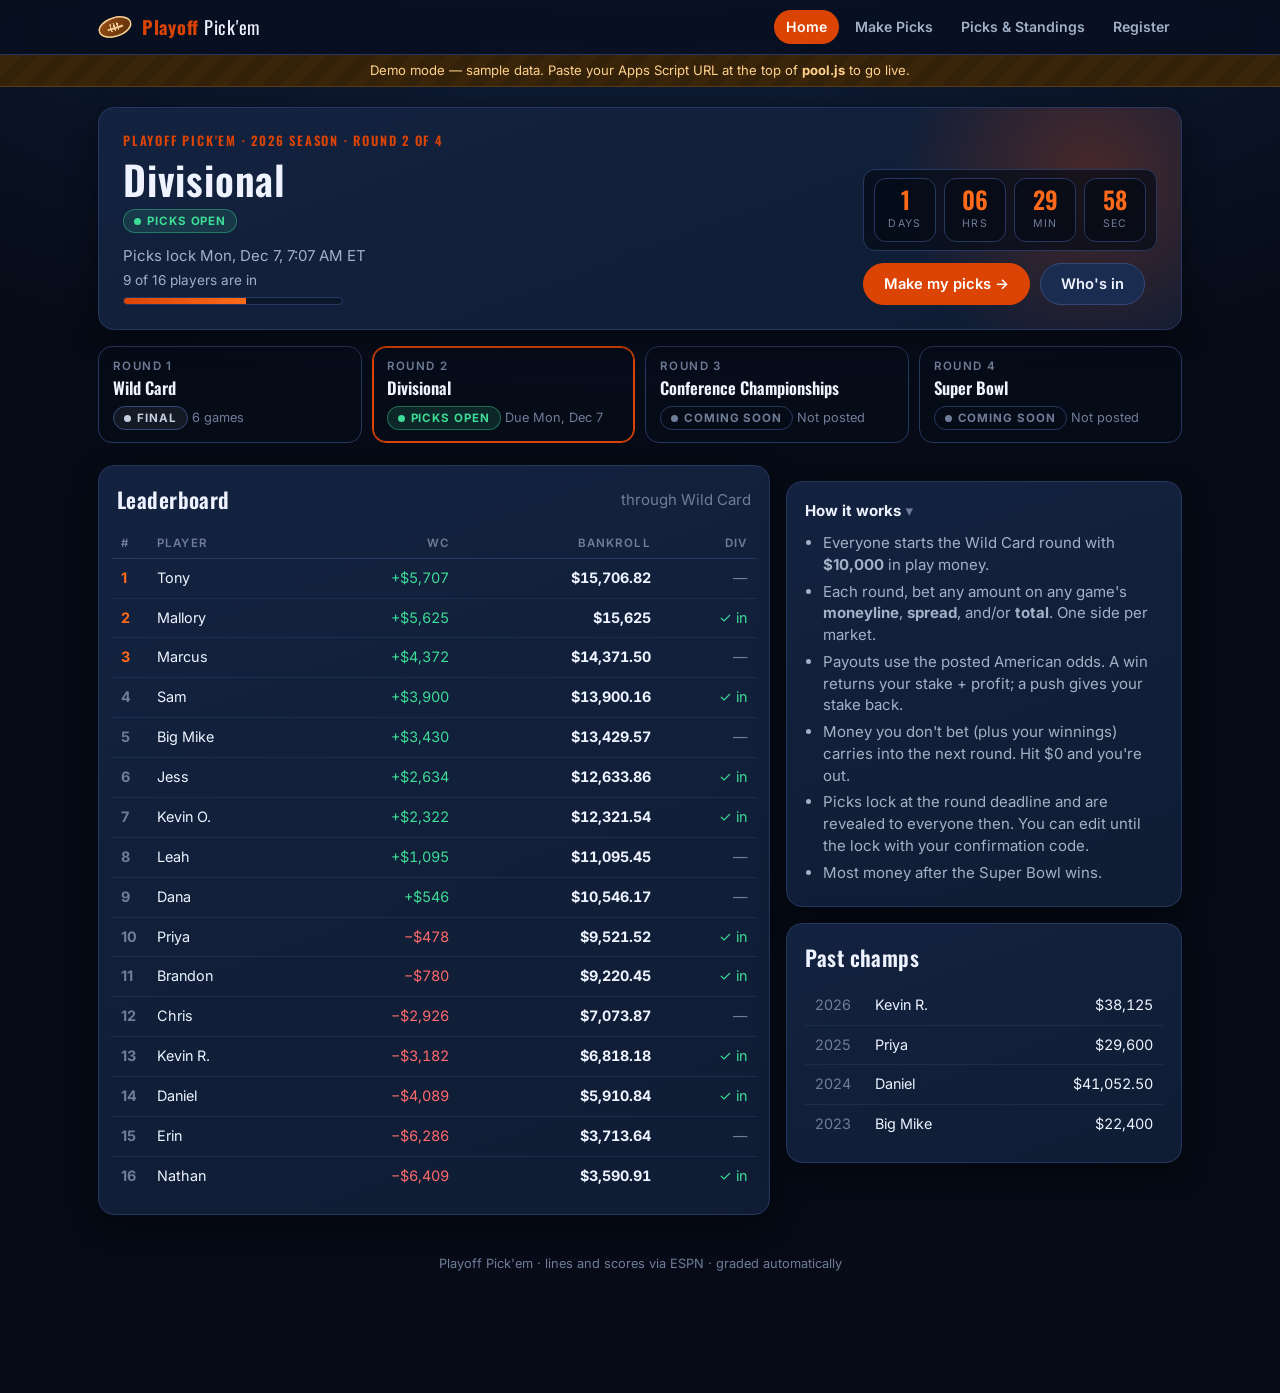
==== index.html @ 81594004 "Overhaul: single-page-per-function site backed by Apps Script Replace per-round pages with index/pic" ====
<!DOCTYPE html>
<html lang="en">
<head>
<meta charset="utf-8"/>
<meta name="viewport" content="width=device-width, initial-scale=1"/>
<title>Playoff Pick'em</title>
<link rel="stylesheet" href="pool.css"/>
</head>
<body>
<main class="wrap">
  <section class="card hero" id="hero"><div class="skeleton" style="margin:0"></div></section>
  <div class="timeline" id="timeline"></div>

  <div class="grid2" style="margin-top:22px">
    <section class="card">
      <div class="cardHead">
        <h2>Leaderboard</h2>
        <span class="dim" id="lbNote"></span>
      </div>
      <div class="tblWrap"><table class="tbl" id="lb"><tbody><tr><td class="dim">Loading…</td></tr></tbody></table></div>
    </section>

    <div class="stack">
      <section class="card hidden" id="regCard"></section>
      <section class="card">
        <details class="rules" open>
          <summary>How it works</summary>
          <ul id="rules"></ul>
        </details>
      </section>
      <section class="card">
        <div class="cardHead"><h2>Past champs</h2></div>
        <table class="tbl" id="hist"><tbody></tbody></table>
      </section>
    </div>
  </div>
  <footer class="foot">Playoff Pick'em · lines and scores via ESPN · graded automatically</footer>
</main>

<script src="demo-data.js"></script>
<script src="pool.js"></script>
<script>
Pool.nav('home');
const { money, esc, et, badge } = Pool;

async function load() {
  let s;
  try { s = await Pool.get('state'); }
  catch (e) { document.getElementById('hero').innerHTML = `<div class="note err">Couldn't load the pool: ${esc(e.message)}</div>`; return; }

  const cur = s.rounds.find(r => r.key === s.current) || s.rounds[0];
  const idx = s.rounds.indexOf(cur);
  const nextUp = s.rounds.find(r => r.status === 'upcoming');
  const players = s.leaderboard.length;
  const pct = players ? Math.round(cur.submitted / players * 100) : 0;

  /* --- hero --- */
  let body, cta = '';
  if (cur.status === 'open') {
    body = `<p class="muted" style="margin:0 0 4px">Picks lock ${esc(et(cur.deadline))}</p>
      <div class="muted" style="font-size:.85rem">${cur.submitted} of ${players} players are in</div><div class="meter"><i style="width:${pct}%"></i></div>`;
    cta = `<div class="countdown" data-countdown="${cur.deadline}"></div>
      <div class="btnRow" style="margin-top:12px"><a class="btn primary" href="picks.html?r=${cur.key}">Make my picks →</a>
      <a class="btn" href="board.html?r=${cur.key}">Who's in</a></div>`;
  } else if (cur.status === 'locked') {
    body = `<p class="muted" style="margin:0">Picks are locked and revealed. Scores update automatically.</p>`;
    cta = `<div class="btnRow"><a class="btn primary" href="board.html?r=${cur.key}">Watch it live →</a></div>`;
  } else if (cur.status === 'final') {
    const done = idx === s.rounds.length - 1;
    body = done && s.leaderboard[0]
      ? `<p style="margin:0;font-size:1.1rem">🏆 <b>${esc(s.leaderboard[0].name)}</b> wins it with <b>${money(s.leaderboard[0].worth)}</b>.</p>`
      : `<p class="muted" style="margin:0">${esc(cur.name)} is in the books.${nextUp ? ` ${esc(nextUp.name)} lines are coming soon.` : ''}</p>`;
    cta = `<div class="btnRow"><a class="btn primary" href="board.html?r=${cur.key}">See results →</a></div>`;
  } else {
    body = `<p class="muted" style="margin:0">Lines for ${esc(cur.name)} haven't been posted yet. ${s.registration.open ? 'Get registered so you get the email when they drop.' : ''}</p>`;
    cta = s.registration.open ? `<div class="btnRow"><a class="btn primary" href="register.html">Register →</a></div>` : '';
  }
  document.getElementById('hero').innerHTML = `<div class="heroRow">
      <div><div class="kicker">${esc(s.pool.name)} · ${s.pool.season} season · Round ${idx + 1} of ${s.rounds.length}</div>
        <h1>${esc(cur.name)}</h1><div style="margin-bottom:12px">${badge(cur.status)}</div>${body}</div>
      <div>${cta}</div></div>`;

  /* --- timeline --- */
  document.getElementById('timeline').innerHTML = s.rounds.map((r, i) => {
    const sub = r.status === 'upcoming' ? 'Not posted' : r.status === 'open' ? 'Due ' + et(r.deadline, { hour: undefined, minute: undefined }).replace(' ET', '')
      : r.games + ' games';
    const href = r.status === 'open' ? `picks.html?r=${r.key}` : `board.html?r=${r.key}`;
    return `<a class="tl ${r.key === cur.key ? 'cur' : ''}" href="${href}"><div class="n">Round ${i + 1}</div>
      <div class="t">${esc(r.name)}</div>${Pool.badge(r.status)} <span class="dim" style="font-size:.8rem">${esc(sub)}</span></a>`;
  }).join('');

  /* --- leaderboard --- */
  const revealed = s.rounds.filter(r => r.status === 'locked' || r.status === 'final');
  const last = revealed[revealed.length - 1];
  const openR = s.rounds.find(r => r.status === 'open');
  const me = Pool.remember('name');
  document.getElementById('lbNote').textContent = last ? `through ${last.name}${last.status === 'locked' ? ' (live)' : ''}` : `everyone starts with ${money(s.pool.startingBankroll)}`;
  const lb = s.leaderboard;
  document.getElementById('lb').innerHTML = !lb.length ? '<tbody><tr><td class="dim">No players yet.</td></tr></tbody>' :
    `<thead><tr><th>#</th><th>Player</th>${revealed.map(r => `<th class="r hideSm">${r.key}</th>`).join('')}<th class="r">Bankroll</th>${openR ? `<th class="r">${openR.key}</th>` : ''}</tr></thead><tbody>` +
    lb.map(p => `<tr class="${p.alive ? '' : 'out'} ${me && me === p.name ? 'me' : ''}">
      <td class="rank ${p.rank <= 3 ? 'top' : ''}">${p.rank}</td>
      <td>${esc(p.name)}${p.alive ? '' : ' <span class="dim">· busted</span>'}</td>
      ${revealed.map(r => { const d = p.byRound[r.key]?.delta || 0; return `<td class="r num hideSm ${d > 0 ? 'up' : d < 0 ? 'down' : 'dim'}">${d ? money(d, { sign: 1, round: 1 }) : '—'}</td>`; }).join('')}
      <td class="r num"><b>${money(p.worth)}</b>${p.pending ? `<div class="dim" style="font-size:.72rem">${money(p.pending)} riding</div>` : ''}</td>
      ${openR ? `<td class="r">${p.submittedOpen ? '<span class="up">✓ in</span>' : p.alive ? '<span class="dim">—</span>' : ''}</td>` : ''}
    </tr>`).join('') + '</tbody>';

  /* --- register card --- */
  if (s.registration.open) {
    const rc = document.getElementById('regCard');
    rc.classList.remove('hidden');
    rc.innerHTML = `<div class="kicker">Registration open</div><h2 style="margin:4px 0 6px">Get in the pool</h2>
      <p class="muted" style="margin:0 0 12px">${s.registration.count} registered${s.registration.deadline ? ` · closes ${esc(et(s.registration.deadline))}` : ''}${s.pool.entryFee ? ` · ${money(s.pool.entryFee)} entry` : ''}</p>
      <a class="btn primary" href="register.html">Register →</a>`;
  }

  /* --- rules --- */
  document.getElementById('rules').innerHTML = [
    `Everyone starts the Wild Card round with <b>${money(s.pool.startingBankroll)}</b> in play money.`,
    `Each round, bet any amount on any game's <b>moneyline</b>, <b>spread</b>, and/or <b>total</b>. One side per market.`,
    `Payouts use the posted American odds. A win returns your stake + profit; a push gives your stake back.`,
    `Money you don't bet (plus your winnings) carries into the next round. Hit $0 and you're out.`,
    `Picks lock at the round deadline and are revealed to everyone then. You can edit until the lock with your confirmation code.`,
    `Most money after the Super Bowl wins.`
  ].map(x => `<li>${x}</li>`).join('');

  /* --- history --- */
  const h = (s.history || []).slice().sort((a, b) => (+b.year || 0) - (+a.year || 0));
  document.getElementById('hist').innerHTML = h.length ? '<tbody>' + h.map(x => `<tr><td class="dim" style="width:60px">${esc(x.year)}</td>
    <td>${esc(x.champ)}</td><td class="r num">${typeof x.wonWith === 'number' ? money(x.wonWith) : esc(x.wonWith)}</td></tr>`).join('') + '</tbody>'
    : '<tbody><tr><td class="dim">No history yet.</td></tr></tbody>';

  Pool.startCountdowns(load);
}
load();
</script>
</body>
</html>
---- pool.css ----
/* ===== Playoff Pick'em — shared styles (Bears navy + orange) ===== */
@import url('https://fonts.googleapis.com/css2?family=Oswald:wght@500;600;700&family=Inter:wght@400;500;600;700;800&display=swap');

:root{
  --navy:#0B162A; --navy-1:#0f1c34; --navy-2:#13223f; --navy-3:#1a2c50;
  --line:#26385f; --line-2:#334a78;
  --orange:#DC4405; --orange-2:#ff6a1a; --orange-soft:rgba(220,68,5,.14);
  --text:#eef3ff; --muted:#a3b0c6; --dim:#6f7d98;
  --win:#3ddc97; --win-soft:rgba(61,220,151,.13);
  --loss:#ff6b6b; --loss-soft:rgba(255,107,107,.10);
  --push:#c6cfdf; --warn:#ffd18c;
  --r:16px; --r-sm:10px;
  --shadow:0 10px 30px rgba(0,0,0,.45);
  --head:'Oswald',system-ui,sans-serif;
  --body:'Inter',system-ui,-apple-system,Segoe UI,Roboto,sans-serif;
}
*{box-sizing:border-box}
html,body{margin:0}
html{background:#060b17}
body{
  background:radial-gradient(1200px 600px at 50% -200px,#1b2c52 0,var(--navy) 60%,#060b17 100%) fixed;
  color:var(--text);font-family:var(--body);font-size:15px;line-height:1.45;min-height:100vh;
  -webkit-font-smoothing:antialiased;
}
a{color:var(--orange-2);text-decoration:none}
a:hover{text-decoration:underline}
h1,h2,h3{font-family:var(--head);letter-spacing:.02em;margin:0;font-weight:600}
h1{font-size:2rem;line-height:1.1}
h2{font-size:1.35rem}
h3{font-size:1.05rem}
.wrap{max-width:1120px;margin:0 auto;padding:20px 18px 120px}
.muted{color:var(--muted)} .dim{color:var(--dim)}
.num{font-variant-numeric:tabular-nums}
.hidden{display:none!important}

/* ===== Top nav ===== */
.topnav{position:sticky;top:0;z-index:60;background:rgba(8,15,30,.86);backdrop-filter:blur(10px) saturate(140%);
  border-bottom:1px solid var(--line)}
.topnav .in{max-width:1120px;margin:0 auto;padding:10px 18px;display:flex;align-items:center;gap:16px}
.brand{display:flex;align-items:center;gap:10px;color:var(--text);font-family:var(--head);font-size:1.15rem;letter-spacing:.04em;white-space:nowrap}
.brand:hover{text-decoration:none}
.brand b{color:var(--orange)}
.ball{width:34px;height:20px;border-radius:50%;background:linear-gradient(135deg,#9a5216,#5b2d08);position:relative;
  box-shadow:inset 0 0 0 1.5px #f3cf9a;transform:rotate(-18deg);flex:none}
.ball::after{content:"";position:absolute;left:9px;right:9px;top:50%;height:1.5px;background:#f3cf9a;
  box-shadow:-3px 0 0 -0px transparent}
.ball::before{content:"";position:absolute;left:12px;top:6px;width:10px;height:8px;
  background:repeating-linear-gradient(90deg,#f3cf9a 0 1.5px,transparent 1.5px 3.5px)}
.links{display:flex;gap:4px;margin-left:auto;overflow-x:auto;scrollbar-width:none}
.links::-webkit-scrollbar{display:none}
.links a{color:var(--muted);padding:7px 12px;border-radius:999px;font-weight:600;font-size:.88rem;white-space:nowrap}
.links a:hover{color:var(--text);background:var(--navy-2);text-decoration:none}
.links a.on{color:#fff;background:var(--orange)}
@media(max-width:640px){.brand span{display:none}.links a{padding:7px 10px}}

.demoBar{background:repeating-linear-gradient(-45deg,#3a2508 0 12px,#33210a 12px 24px);color:var(--warn);
  text-align:center;font-size:.82rem;padding:6px 12px;border-bottom:1px solid #5a3c12}

/* ===== Cards & layout ===== */
.card{background:linear-gradient(160deg,var(--navy-2),var(--navy-1));border:1px solid var(--line);border-radius:var(--r);
  padding:18px;box-shadow:var(--shadow);position:relative}
.card + .card{margin-top:16px}
.cardHead{display:flex;align-items:center;justify-content:space-between;gap:10px;flex-wrap:wrap;margin-bottom:12px}
.grid2{display:grid;grid-template-columns:minmax(0,1.7fr) minmax(0,1fr);gap:16px;align-items:start}
@media(max-width:900px){.grid2{grid-template-columns:1fr}}
.stack > * + *{margin-top:16px}
.kicker{font-family:var(--head);color:var(--orange);letter-spacing:.14em;text-transform:uppercase;font-size:.8rem;font-weight:600}
.section-title{display:flex;align-items:baseline;gap:10px;margin:26px 0 10px}
.section-title .dim{font-size:.85rem}

/* ===== Buttons, chips, badges ===== */
.btn{display:inline-flex;align-items:center;justify-content:center;gap:8px;padding:11px 20px;border-radius:999px;
  border:1px solid var(--line-2);background:var(--navy-3);color:var(--text);font:600 .92rem var(--body);cursor:pointer;
  transition:transform .08s,background .15s,border-color .15s}
.btn:hover{text-decoration:none;border-color:var(--orange);color:#fff}
.btn:active{transform:translateY(1px)}
.btn.primary{background:var(--orange);border-color:var(--orange);color:#fff}
.btn.primary:hover{background:var(--orange-2)}
.btn.small{padding:7px 13px;font-size:.84rem}
.btn[disabled]{opacity:.45;cursor:not-allowed;transform:none}
.btnRow{display:flex;gap:10px;flex-wrap:wrap}

.chip{display:inline-flex;align-items:center;gap:6px;padding:5px 11px;border-radius:999px;border:1px solid var(--line);
  background:rgba(6,12,26,.6);font-size:.82rem;color:var(--muted);white-space:nowrap}
.chip b{color:var(--text)}
.badge{display:inline-flex;align-items:center;gap:6px;padding:4px 10px;border-radius:999px;font:700 .72rem var(--body);
  letter-spacing:.08em;text-transform:uppercase;border:1px solid}
.badge::before{content:"";width:7px;height:7px;border-radius:50%;background:currentColor}
.badge.open{color:var(--win);border-color:rgba(61,220,151,.4);background:var(--win-soft)}
.badge.locked{color:var(--orange-2);border-color:rgba(255,106,26,.45);background:var(--orange-soft)}
.badge.locked::before{animation:pulse 1.4s infinite}
.badge.final{color:var(--push);border-color:var(--line-2);background:rgba(198,207,223,.07)}
.badge.upcoming{color:var(--dim);border-color:var(--line);background:transparent}
@keyframes pulse{50%{opacity:.25}}

/* ===== Countdown ===== */
.countdown{display:flex;gap:8px}
.countdown div{background:rgba(5,10,22,.7);border:1px solid var(--line);border-radius:12px;padding:8px 10px;min-width:62px;text-align:center}
.countdown b{display:block;font:600 1.5rem var(--head);color:var(--orange-2);line-height:1}
.countdown span{font-size:.66rem;letter-spacing:.12em;text-transform:uppercase;color:var(--dim)}

/* ===== Tables ===== */
.tbl{width:100%;border-collapse:collapse;font-size:.9rem}
.tbl th{font:600 .72rem var(--body);letter-spacing:.1em;text-transform:uppercase;color:var(--dim);text-align:left;
  padding:8px 10px;border-bottom:1px solid var(--line);white-space:nowrap}
.tbl td{padding:9px 10px;border-bottom:1px solid rgba(38,56,95,.55)}
.tbl tr:last-child td{border-bottom:0}
.tbl .r{text-align:right}
.tbl tr.me td{background:var(--orange-soft)}
.tbl tr.out td{opacity:.5}
.tblWrap{overflow-x:auto;margin:0 -6px}
.rank{width:34px;color:var(--dim);font-weight:700}
.rank.top{color:var(--orange-2)}
.up{color:var(--win)} .down{color:var(--loss)}
@media(max-width:640px){.hideSm{display:none}}

/* ===== Hero ===== */
.hero{padding:24px;overflow:hidden}
.hero::after{content:"";position:absolute;right:-120px;top:-140px;width:420px;height:420px;border-radius:50%;
  background:radial-gradient(circle,rgba(220,68,5,.28),transparent 65%);pointer-events:none}
.hero h1{font-size:2.5rem;margin:6px 0 8px}
.heroRow{display:flex;align-items:flex-end;justify-content:space-between;gap:18px;flex-wrap:wrap;position:relative;z-index:1}
.meter{height:8px;border-radius:99px;background:var(--navy);border:1px solid var(--line);overflow:hidden;margin-top:6px;width:220px}
.meter i{display:block;height:100%;background:linear-gradient(90deg,var(--orange),var(--orange-2))}

/* Round timeline */
.timeline{display:grid;grid-template-columns:repeat(4,1fr);gap:10px;margin-top:16px}
@media(max-width:700px){.timeline{grid-template-columns:repeat(2,1fr)}}
.tl{display:block;padding:12px 14px;border-radius:14px;border:1px solid var(--line);background:rgba(6,12,26,.5);color:var(--text)}
.tl:hover{text-decoration:none;border-color:var(--line-2)}
.tl.cur{border-color:var(--orange);box-shadow:0 0 0 1px var(--orange) inset}
.tl .n{font:600 .72rem var(--body);letter-spacing:.12em;color:var(--dim);text-transform:uppercase}
.tl .t{font:600 1.05rem var(--head);margin:2px 0 6px}

/* ===== Game cards (picks + board) ===== */
.game{background:linear-gradient(160deg,var(--navy-2),var(--navy-1));border:1px solid var(--line);border-radius:var(--r);
  padding:0;margin:14px 0;overflow:hidden;box-shadow:var(--shadow)}
.gHead{display:flex;align-items:center;justify-content:space-between;gap:10px;flex-wrap:wrap;padding:14px 16px;
  border-bottom:1px solid var(--line);background:rgba(5,10,22,.35)}
.matchup{font:600 1.25rem var(--head);letter-spacing:.02em}
.matchup .at{color:var(--dim);font-size:.9rem;margin:0 6px}
.score{font:600 1.25rem var(--head)}
.score .w{color:var(--orange-2)}
.gMeta{font-size:.84rem;color:var(--muted)}
.mkt{display:grid;grid-template-columns:100px 1fr 1fr 150px;gap:10px;align-items:center;padding:12px 16px;border-top:1px solid rgba(38,56,95,.5)}
.mkt:first-of-type{border-top:0}
.mLabel{font:600 .74rem var(--body);letter-spacing:.1em;text-transform:uppercase;color:var(--dim)}
.side{display:flex;justify-content:space-between;align-items:center;gap:8px;padding:12px 14px;border-radius:var(--r-sm);
  border:1px solid var(--line-2);background:var(--navy);color:var(--text);font:600 .95rem var(--body);cursor:pointer;
  transition:background .12s,border-color .12s,box-shadow .12s;text-align:left;min-width:0}
.side span{overflow:hidden;text-overflow:ellipsis;white-space:nowrap}
.side b{color:var(--orange-2);font-variant-numeric:tabular-nums;flex:none}
.side:hover{border-color:var(--orange)}
.side.on{background:var(--orange);border-color:var(--orange);color:#fff;box-shadow:0 6px 18px rgba(220,68,5,.35)}
.side.on b{color:#fff}
.side[disabled]{opacity:.4;cursor:not-allowed}
.wagerBox{display:flex;flex-direction:column;gap:3px}
.money{position:relative}
.money::before{content:"$";position:absolute;left:11px;top:50%;transform:translateY(-50%);color:var(--dim);font-weight:600}
.money input{width:100%;padding:11px 10px 11px 22px;border-radius:var(--r-sm);border:1px solid var(--line-2);background:#081022;
  color:var(--text);font:600 1rem var(--body);outline:none;font-variant-numeric:tabular-nums}
.money input:focus{border-color:var(--orange);box-shadow:0 0 0 3px var(--orange-soft)}
.money input:disabled{opacity:.4}
.toWin{font-size:.76rem;color:var(--dim);text-align:right}
.toWin b{color:var(--win)}
.toWin.err{color:var(--warn)}
@media(max-width:720px){
  .mkt{grid-template-columns:1fr 1fr;gap:8px}
  .mLabel{grid-column:1/-1}
  .wagerBox{grid-column:1/-1;flex-direction:row;align-items:center;gap:10px}
  .wagerBox .money{flex:1}
  .toWin{min-width:120px}
}

/* Board: bettor lists */
.bMkt{padding:12px 16px;border-top:1px solid rgba(38,56,95,.5)}
.bMkt:first-of-type{border-top:0}
.bMktHead{display:flex;justify-content:space-between;align-items:center;margin-bottom:8px}
.bCols{display:grid;grid-template-columns:1fr 1fr;gap:10px}
.bCol{border:1px solid var(--line);border-radius:var(--r-sm);background:rgba(5,10,22,.4);overflow:hidden}
.bCol.won{border-color:rgba(61,220,151,.5);background:var(--win-soft)}
.bCol.lost{opacity:.62}
.bColHead{display:flex;justify-content:space-between;gap:8px;padding:9px 11px;font-weight:700;border-bottom:1px solid var(--line);font-size:.92rem}
.bColHead .o{color:var(--orange-2);font-variant-numeric:tabular-nums}
.bCol.won .bColHead::after{content:"✓";color:var(--win);margin-left:6px}
.bList{padding:4px 0;max-height:none}
.bet{display:flex;justify-content:space-between;gap:8px;padding:5px 11px;font-size:.86rem}
.bet .who{overflow:hidden;text-overflow:ellipsis;white-space:nowrap}
.bet .amt{color:var(--muted);font-variant-numeric:tabular-nums;white-space:nowrap}
.bet.WIN .amt{color:var(--win)}
.bet.LOSS .who{text-decoration:line-through;text-decoration-color:rgba(255,107,107,.6)}
.bet.hl{background:var(--orange-soft);box-shadow:inset 3px 0 0 var(--orange)}
.bSum{font-size:.76rem;color:var(--dim);padding:6px 11px;border-top:1px dashed var(--line)}
.none{color:var(--dim);font-size:.84rem;padding:8px 11px}
@media(max-width:560px){.bet{font-size:.8rem;padding:5px 8px}.bColHead{font-size:.84rem;padding:8px}}

/* ===== Sticky bet slip ===== */
.slip{position:fixed;left:0;right:0;bottom:0;z-index:70;background:rgba(6,11,24,.94);backdrop-filter:blur(10px);
  border-top:2px solid var(--orange);transform:translateY(110%);transition:transform .25s}
.slip.show{transform:none}
.slip .in{max-width:1120px;margin:0 auto;padding:12px 18px;display:flex;align-items:center;gap:18px;flex-wrap:wrap}
.slipStat{display:flex;flex-direction:column}
.slipStat span{font-size:.68rem;letter-spacing:.12em;text-transform:uppercase;color:var(--dim)}
.slipStat b{font:600 1.2rem var(--head);font-variant-numeric:tabular-nums}
.slipStat.bad b{color:var(--loss)}
.slipBar{flex:1;min-width:120px;height:8px;border-radius:99px;background:var(--navy-3);overflow:hidden}
.slipBar i{display:block;height:100%;background:linear-gradient(90deg,var(--orange),var(--orange-2));transition:width .2s}
.slipBar.bad i{background:var(--loss)}

/* ===== Forms ===== */
.field{display:flex;flex-direction:column;gap:6px;margin-bottom:14px}
.field label{font-size:.8rem;font-weight:600;color:var(--muted)}
.input,select.input{width:100%;padding:12px 14px;border-radius:var(--r-sm);border:1px solid var(--line-2);background:#081022;
  color:var(--text);font:500 1rem var(--body);outline:none;appearance:none}
select.input{background-image:linear-gradient(45deg,transparent 50%,var(--muted) 50%),linear-gradient(135deg,var(--muted) 50%,transparent 50%);
  background-position:calc(100% - 20px) 50%,calc(100% - 14px) 50%;background-size:6px 6px;background-repeat:no-repeat;padding-right:36px}
.input:focus{border-color:var(--orange);box-shadow:0 0 0 3px var(--orange-soft)}
.input.code{letter-spacing:.4em;text-transform:uppercase;font-weight:700;text-align:center;font-size:1.2rem}
.note{padding:12px 14px;border-radius:12px;border:1px solid var(--line);background:rgba(5,10,22,.5);font-size:.9rem;color:var(--muted)}
.note.warn{border-color:rgba(255,209,140,.35);color:var(--warn);background:rgba(255,209,140,.06)}
.note.ok{border-color:rgba(61,220,151,.35);color:var(--win);background:var(--win-soft)}
.note.err{border-color:rgba(255,107,107,.4);color:var(--loss);background:var(--loss-soft)}

/* ===== Modal + toast ===== */
.modalBg{position:fixed;inset:0;z-index:90;background:rgba(2,5,12,.72);display:flex;align-items:center;justify-content:center;padding:16px}
.modal{width:100%;max-width:520px;max-height:90vh;overflow:auto}
.confCode{font:700 2.6rem var(--head);letter-spacing:.3em;color:var(--orange-2);text-align:center;padding:14px;
  border:1px dashed var(--orange);border-radius:14px;background:rgba(5,10,22,.6);margin:12px 0}
.toast{position:fixed;left:50%;bottom:90px;transform:translateX(-50%);z-index:95;background:var(--navy-3);border:1px solid var(--line-2);
  padding:11px 18px;border-radius:999px;box-shadow:var(--shadow);font-weight:600;max-width:92vw}
.toast.err{border-color:var(--loss);color:var(--loss)}

.pillTabs{display:flex;gap:6px;flex-wrap:wrap;margin:8px 0 14px}
.pillTabs a{padding:8px 14px;border-radius:999px;border:1px solid var(--line);color:var(--muted);font-weight:600;font-size:.88rem;background:rgba(6,12,26,.5)}
.pillTabs a:hover{text-decoration:none;color:var(--text);border-color:var(--line-2)}
.pillTabs a.on{background:var(--orange);border-color:var(--orange);color:#fff}
.pillTabs a.off{opacity:.4;pointer-events:none}

.names{display:flex;flex-wrap:wrap;gap:6px}
.names .chip.in{color:var(--win);border-color:rgba(61,220,151,.35)}
.skeleton{height:120px;border-radius:var(--r);background:linear-gradient(90deg,var(--navy-1),var(--navy-2),var(--navy-1));
  background-size:200% 100%;animation:sk 1.2s infinite;margin:14px 0}
@keyframes sk{to{background-position:-200% 0}}
footer.foot{color:var(--dim);font-size:.8rem;text-align:center;margin-top:40px}
details.rules summary{cursor:pointer;font-weight:700;color:var(--text);list-style:none}
details.rules summary::after{content:" ▾";color:var(--dim)}
details.rules ul{margin:10px 0 0;padding-left:18px;color:var(--muted)}
details.rules li{margin:5px 0}
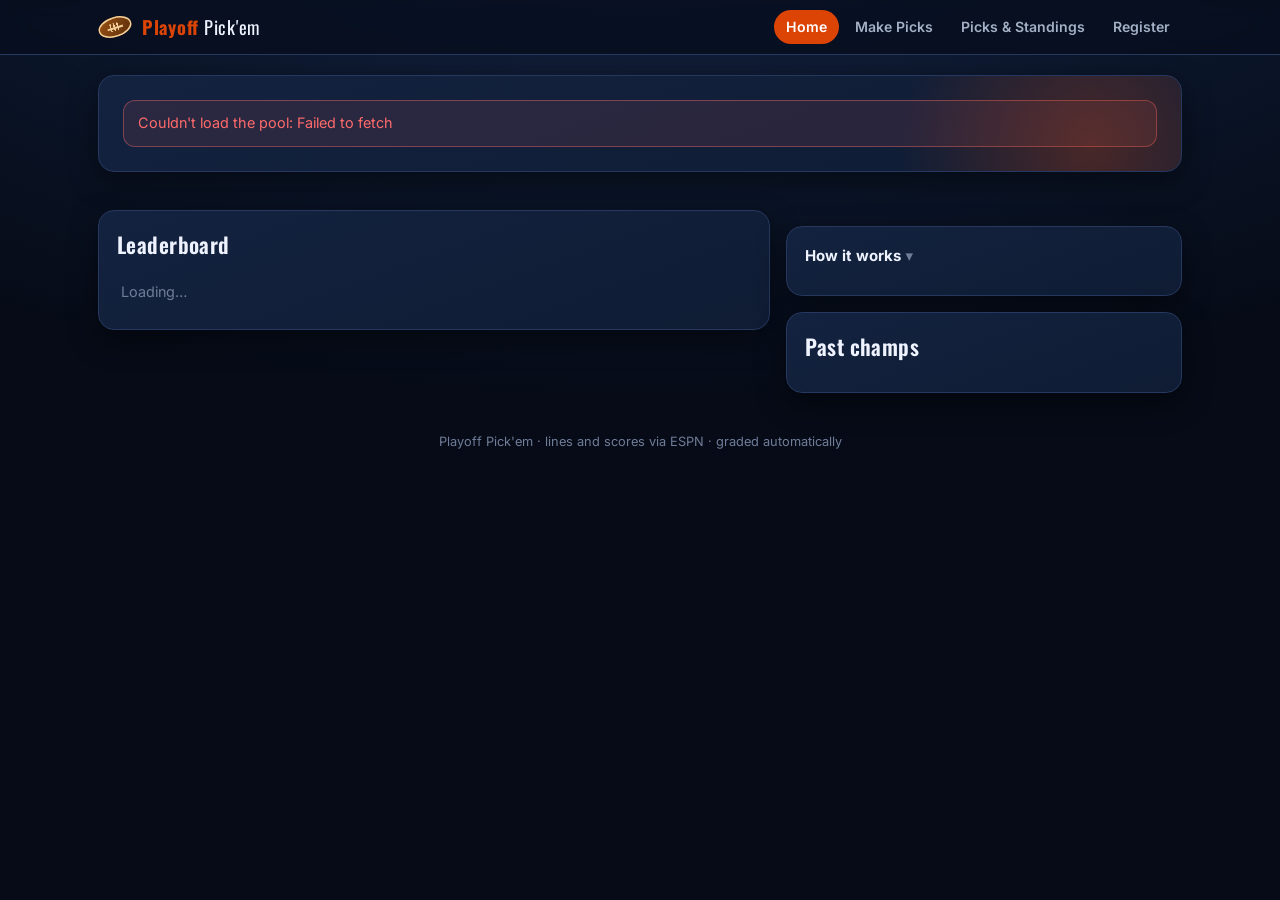
==== commit f15d6bc0: "Go live: point site at Apps Script web app, drop demo data Co-Authored-By: Claude Opus 5.5 <noreply@" ====
--- a/index.html
+++ b/index.html
@@ -37,7 +37,6 @@
   <footer class="foot">Playoff Pick'em · lines and scores via ESPN · graded automatically</footer>
 </main>
 
-<script src="demo-data.js"></script>
 <script src="pool.js"></script>
 <script>
 Pool.nav('home');
